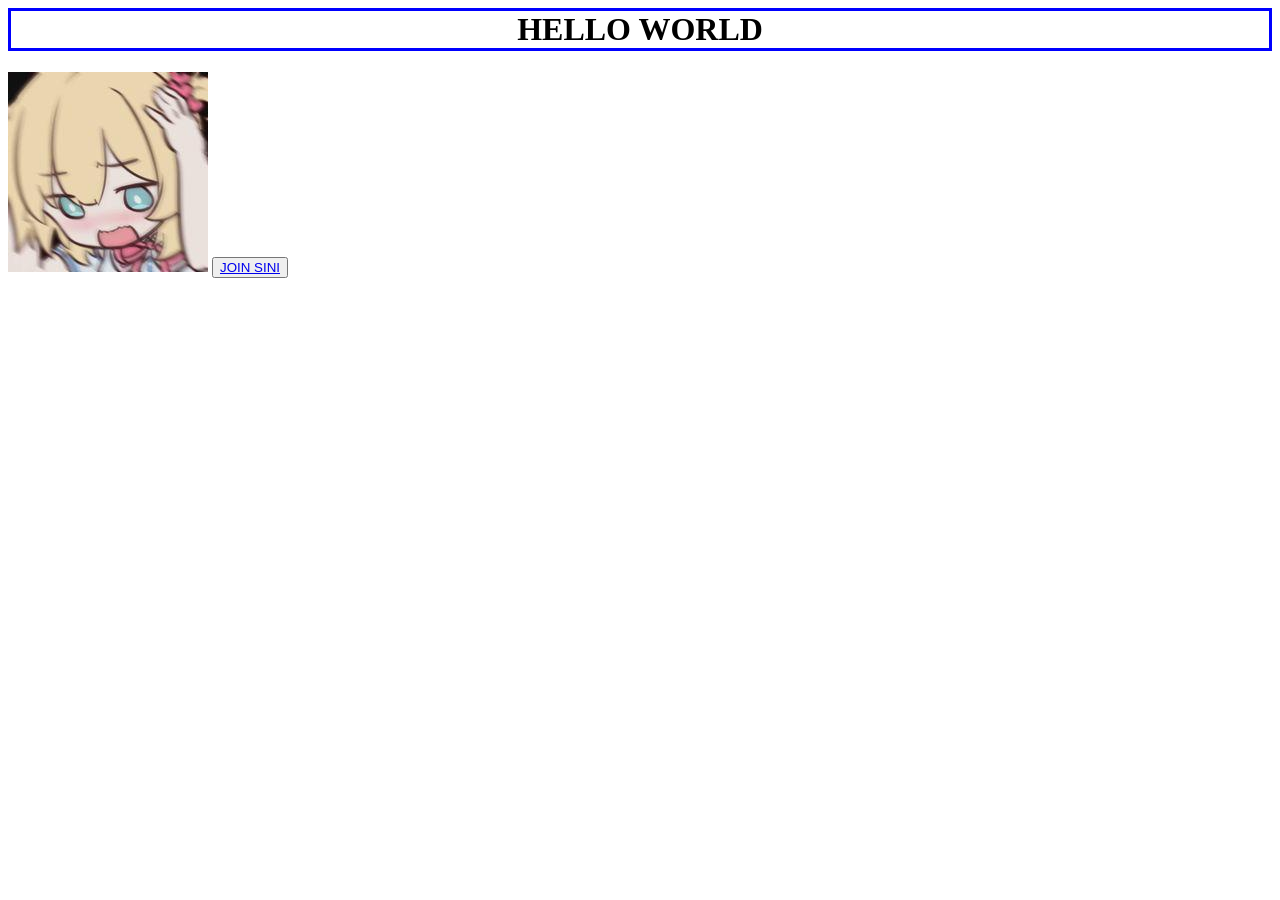
==== index.html @ 75a4cda3 "Update index.html" ====
<html>
    <head>
        <title>WELCOME</title>
    <style>
        h1 {
  text-align: center;
  border: 3px solid blue;
},
       img {
  display: block;
  margin-left: auto;
  margin-right: auto;
},
        </style>
    </head>
    <body>
        
            <h1>HELLO WORLD</h1>
        <img src="avatar.jpg" alt="avatar">
        <button type="submit"><a href="https://meet.google.com/pqj-aygp-ady">JOIN SINI</button>
    </body>
    
</html>
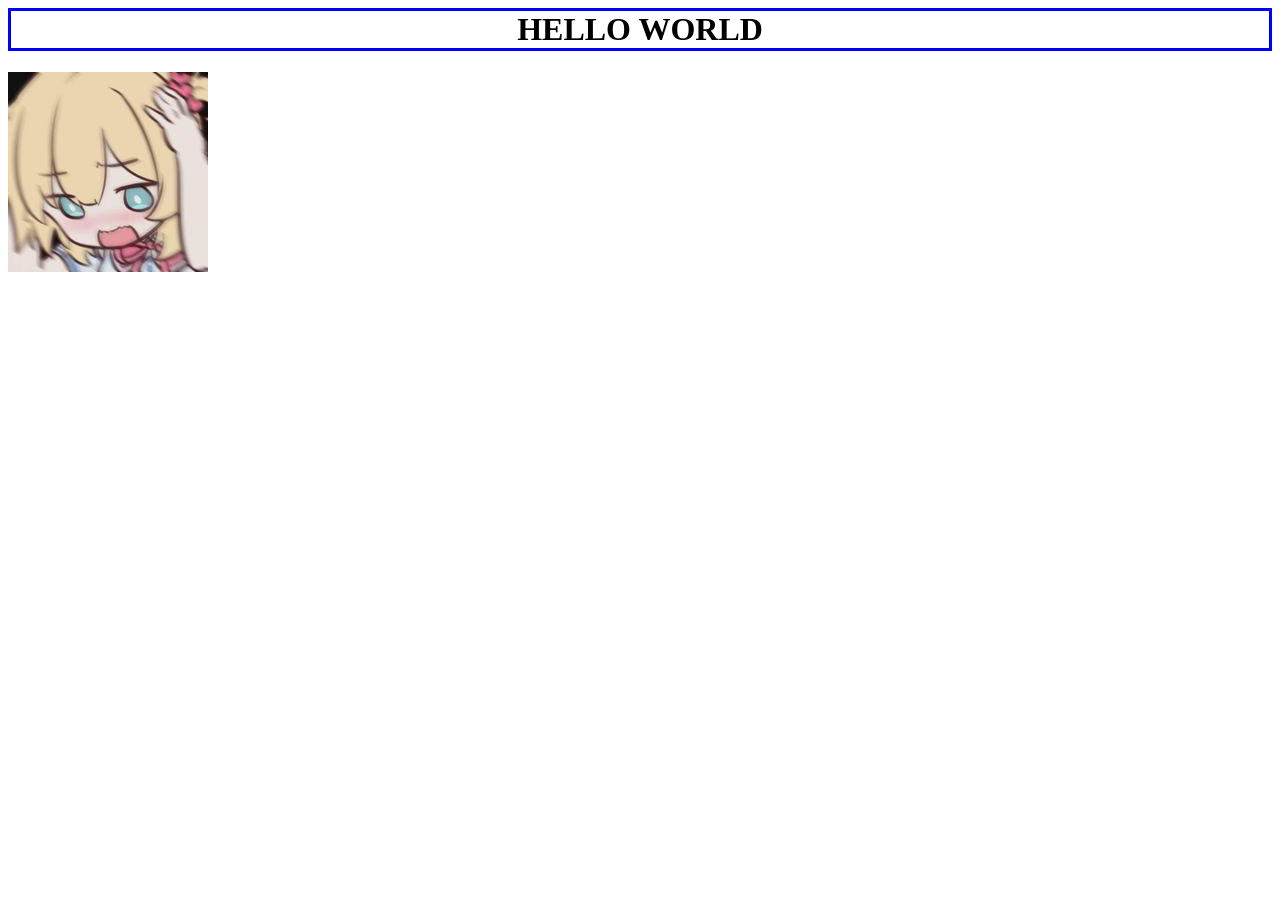
==== commit 59312bbf: "Update index.html" ====
--- a/index.html
+++ b/index.html
@@ -16,8 +16,9 @@
     <body>
         
             <h1>HELLO WORLD</h1>
-        <img src="avatar.jpg" alt="avatar">
-        <button type="submit"><a href="https://meet.google.com/pqj-aygp-ady">JOIN SINI</button>
+        <a href="https://meet.google.com/pqj-aygp-ady">
+            <img src="avatar.jpg" alt="avatar"></a>
+     
     </body>
     
 </html>
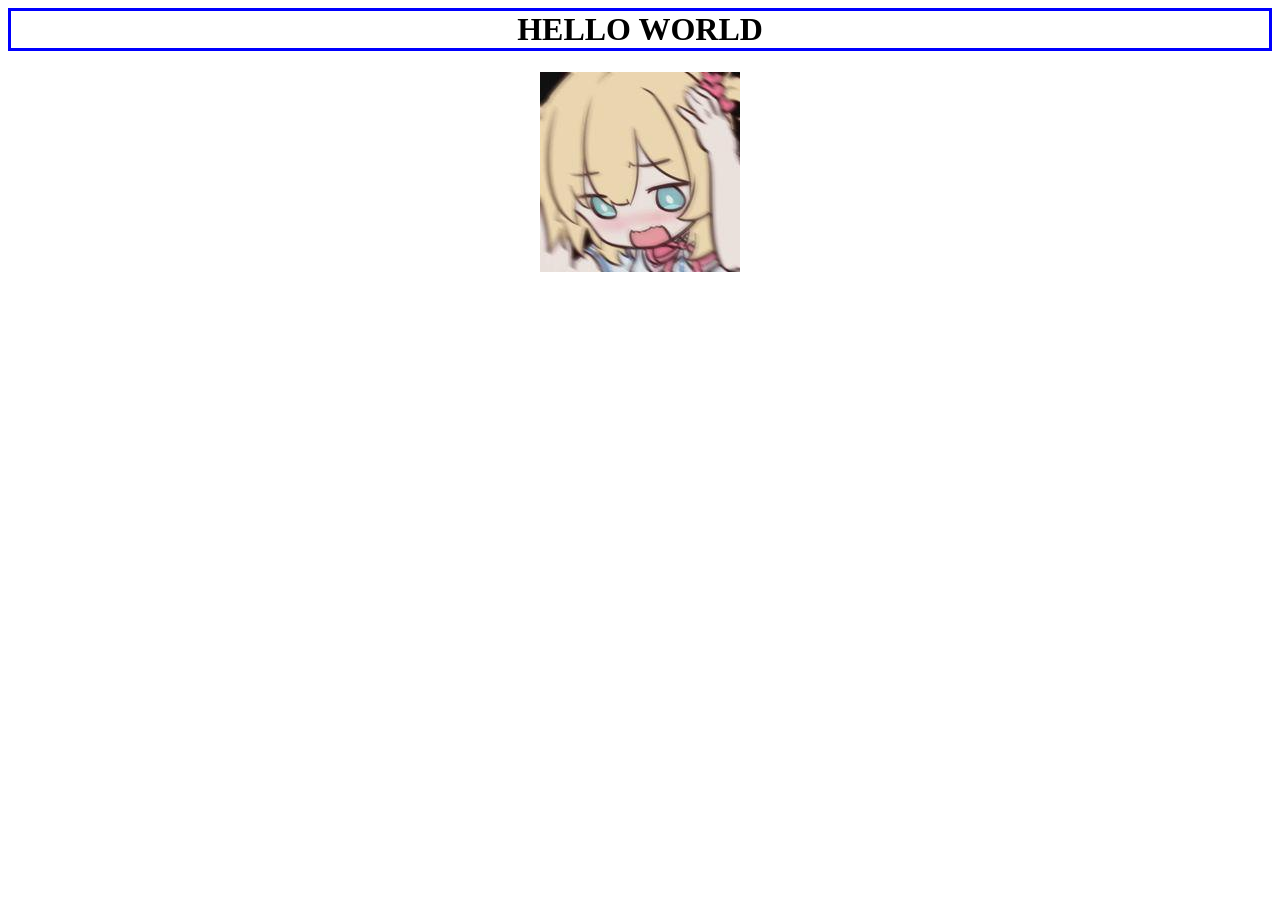
==== commit 61acc9ce: "Update index.html" ====
--- a/index.html
+++ b/index.html
@@ -5,12 +5,12 @@
         h1 {
   text-align: center;
   border: 3px solid blue;
-},
-       img {
+}
+       a,img {
   display: block;
   margin-left: auto;
   margin-right: auto;
-},
+}
         </style>
     </head>
     <body>
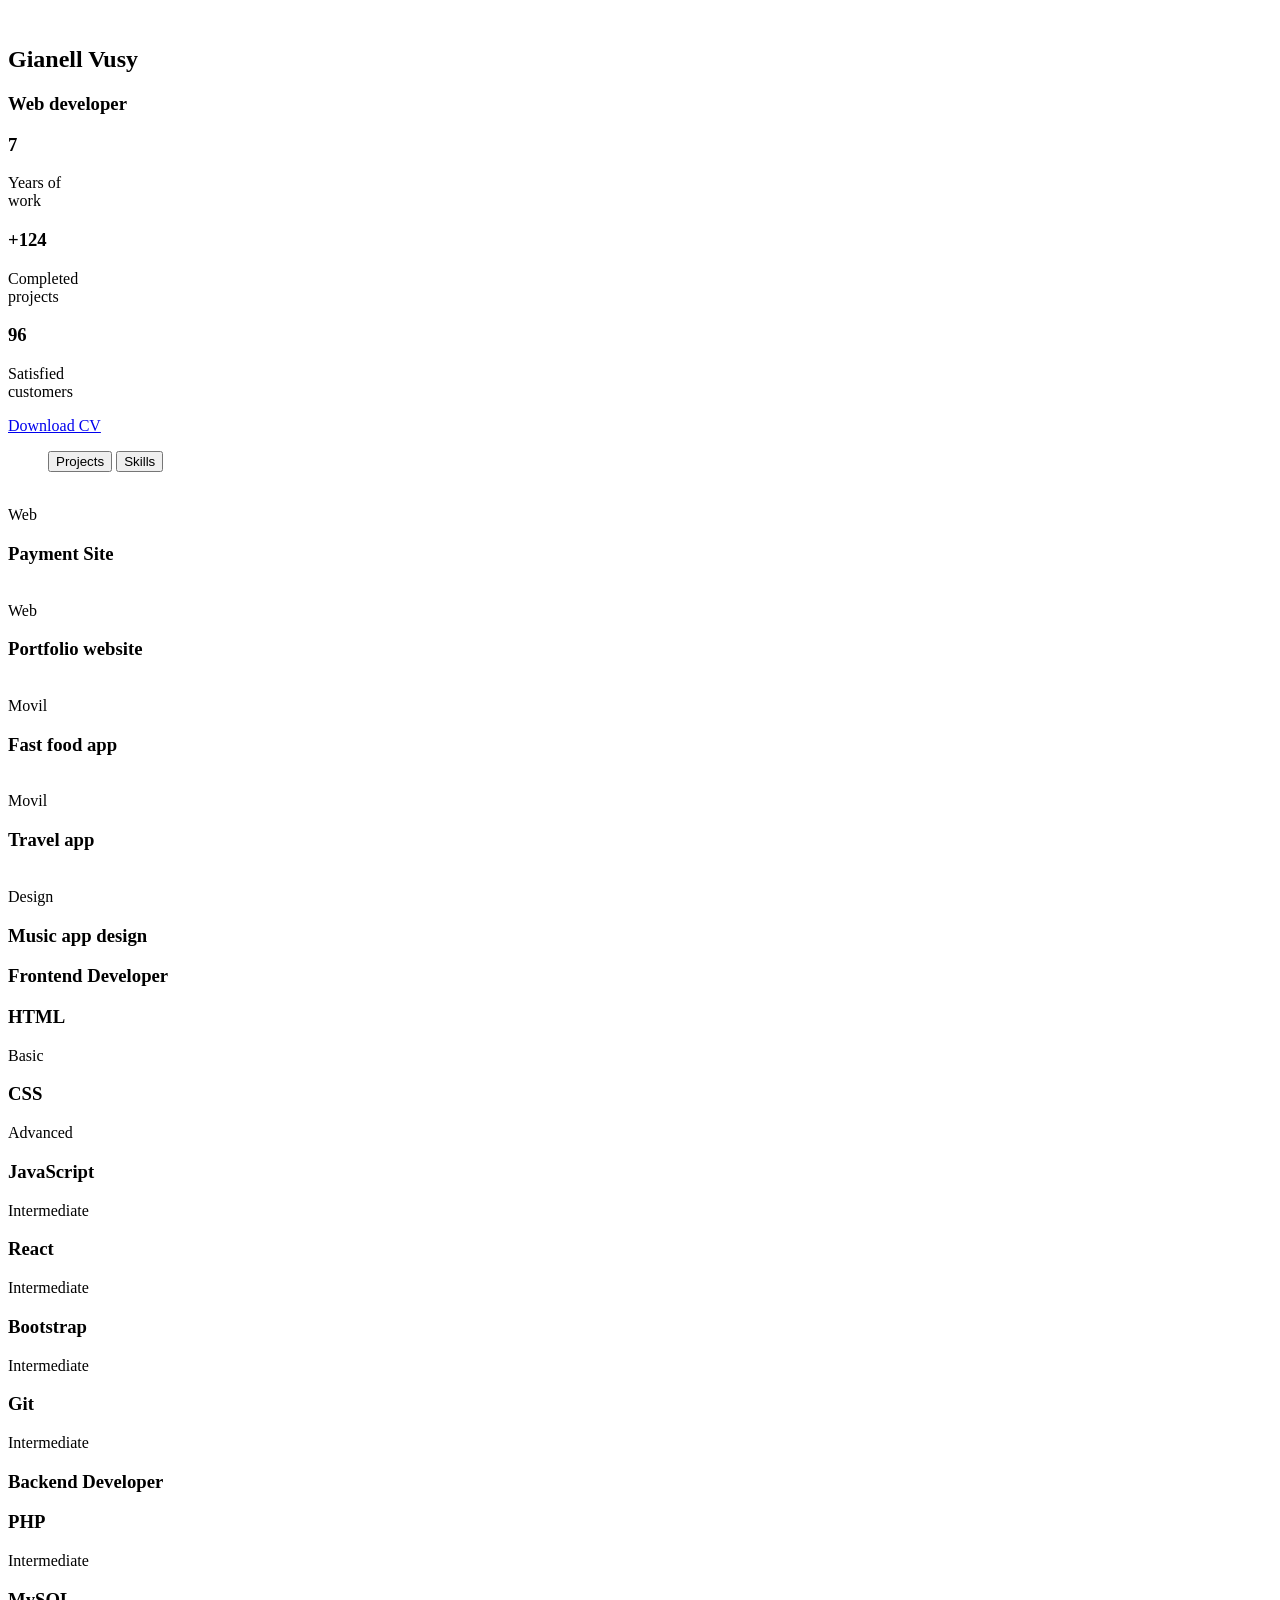
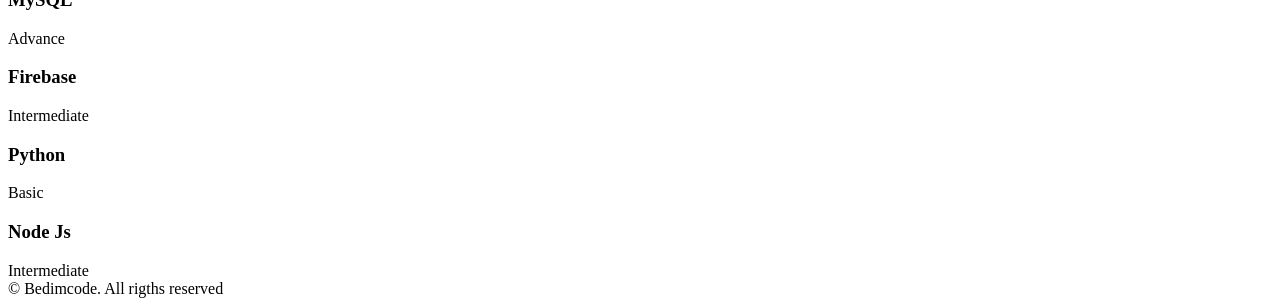
==== commit bb6351e4: "Update index.html" ====
--- a/index.html
+++ b/index.html
@@ -1,24 +1,314 @@
-<html>
+<!DOCTYPE html>
+    <html lang="en">
     <head>
-        <title>WELCOME</title>
-    <style>
-        h1 {
-  text-align: center;
-  border: 3px solid blue;
-}
-       a,img {
-  display: block;
-  margin-left: auto;
-  margin-right: auto;
-}
-        </style>
+        <meta charset="UTF-8">
+        <meta name="viewport" content="width=device-width, initial-scale=1.0">
+
+        <!--=============== FAVICON ===============-->
+        <link rel="shortcut icon" href="assets/img/favicon.png" type="image/x-icon">
+        
+        <!--=============== REMIX ICONS ===============-->
+        <link href="https://cdn.jsdelivr.net/npm/remixicon@2.5.0/fonts/remixicon.css" rel="stylesheet">
+
+        <!--=============== CSS ===============-->
+        <link rel="stylesheet" href="assets/css/styles.css">
+
+        <title>Mini portfolio website - Bedimcode</title>
     </head>
     <body>
-        
-            <h1>HELLO WORLD</h1>
-        <a href="https://meet.google.com/pqj-aygp-ady">
-            <img src="avatar.jpg" alt="avatar"></a>
-     
+        <!--=============== HEADER ===============-->
+        <header class="profile container">
+            <!-- Theme button -->
+            <i class="ri-moon-line change-theme" id="theme-button"></i>
+
+            <div class="profile__container grid">
+                <div class="profile__data">
+                    <div class="profile__border">
+                        <div class="profile__perfil">
+                            <!-- Insert your image, according to the example size of the portfolio -->
+                            <img src="assets/img/perfil.png" alt="">
+                        </div>
+                    </div>
+
+                    <h2 class="profile__name">Gianell Vusy</h2>
+                    <h3 class="profile__profession">Web developer</h3>
+
+                    <ul class="profile__social">
+                        <a href="https://www.instagram.com/" target="_blank" class="profile__social-link">
+                            <i class="ri-instagram-line"></i>
+                        </a>
+                        <a href="https://www.linkedin.com/" target="_blank" class="profile__social-link">
+                            <i class="ri-linkedin-box-line"></i>
+                        </a>
+                        <a href="https://github.com/" target="_blank" class="profile__social-link">
+                            <i class="ri-github-line"></i>
+                        </a>
+                    </ul>
+                </div>
+
+                <div class="profile__info grid">
+                    <div class="profile__info-group">
+                        <h3 class="profile__info-number">7</h3>
+                        <p class="profile__info-description">
+                            Years of <br> work
+                        </p>
+                    </div>
+                    <div class="profile__info-group">
+                        <h3 class="profile__info-number">+124</h3>
+                        <p class="profile__info-description">
+                            Completed <br> projects
+                        </p>
+                    </div>
+                    <div class="profile__info-group">
+                        <h3 class="profile__info-number">96</h3>
+                        <p class="profile__info-description">Satisfied <br> customers</p>
+                    </div>
+                </div>
+
+                <div class="profile__buttons">
+                    <!-- Insert your CV -->
+                    <a download="" href="assets/pdf/Gianell-Cv.pdf" class="button">
+                        Download CV <i class="ri-download-line"></i>
+                    </a>
+
+                    <div class="profile__buttons-small">
+                        <!-- Insert a real number plus country code -->
+                        <a href="https://api.whatsapp.com/send?phone=51123456789&text=Hello, more information!" target="_blank" class="button button__small button__gray">
+                            <i class="ri-whatsapp-line"></i>
+                        </a>
+                        <!-- Insert your brand name or profile -->
+                        <a href="https://m.me/bedimcode" target="_blank" class="button button__small button__gray">
+                            <i class="ri-messenger-line"></i>
+                        </a>
+                    </div>
+                </div>
+            </div>
+        </header>
+
+        <!--=============== MAIN ===============-->
+        <main class="main">
+            <section class="filters container">
+                <!--=============== FILTERS TABS ===============-->
+                <ul class="filters__content">
+                    <button class="filters__button filter-tab-active" data-target="#projects">
+                        Projects
+                    </button>
+                    <button class="filters__button" data-target="#skills">
+                        Skills
+                    </button>
+                </ul>
+
+                <div class="filters__sections">
+                    <!--=============== PROJECTS ===============-->
+                    <div class="projects__content grid filters__active" data-content id="projects">
+                        <article class="projects__card">
+                            <!-- Insert your image in a rectangular format (Ex: 600 x 400, 1000 x 800, 1200 x 1000, etc) -->
+                            <img src="assets/img/project1.jpg" alt="" class="projects__img">
+
+                            <div class="projects__modal">
+                                <div>
+                                    <span class="projects__subtitle">Web</span>
+                                    <h3 class="projects__title">Payment Site</h3>
+                                    <a href="#" class="projects__button button button__small">
+                                        <i class="ri-link"></i>
+                                    </a>
+                                </div>
+                            </div>
+                        </article>
+
+                        <article class="projects__card">
+                            <img src="assets/img/project2.jpg" alt="" class="projects__img">
+
+                            <div class="projects__modal">
+                                <div>
+                                    <span class="projects__subtitle">Web</span>
+                                    <h3 class="projects__title">Portfolio website</h3>
+                                    <a href="#" class="projects__button button button__small">
+                                        <i class="ri-link"></i>
+                                    </a>
+                                </div>
+                            </div>
+                        </article>
+
+                        <article class="projects__card">
+                            <img src="assets/img/project3.jpg" alt="" class="projects__img">
+
+                            <div class="projects__modal">
+                                <div>
+                                    <span class="projects__subtitle">Movil</span>
+                                    <h3 class="projects__title">Fast food app</h3>
+                                    <a href="#" class="projects__button button button__small">
+                                        <i class="ri-link"></i>
+                                    </a>
+                                </div>
+                            </div>
+                        </article>
+
+                        <article class="projects__card">
+                            <img src="assets/img/project4.jpg" alt="" class="projects__img">
+
+                            <div class="projects__modal">
+                                <div>
+                                    <span class="projects__subtitle">Movil</span>
+                                    <h3 class="projects__title">Travel app</h3>
+                                    <a href="#" class="projects__button button button__small">
+                                        <i class="ri-link"></i>
+                                    </a>
+                                </div>
+                            </div>
+                        </article>
+
+                        <article class="projects__card">
+                            <img src="assets/img/project5.jpg" alt="" class="projects__img">
+
+                            <div class="projects__modal">
+                                <div>
+                                    <span class="projects__subtitle">Design</span>
+                                    <h3 class="projects__title">Music app design</h3>
+                                    <a href="#" class="projects__button button button__small">
+                                        <i class="ri-link"></i>
+                                    </a>
+                                </div>
+                            </div>
+                        </article>
+                    </div>
+
+                    <!--=============== SKILLS ===============-->
+                    <div class="skills__content grid" data-content id="skills">
+                        <div class="skills__area">
+                            <h3 class="skills__title">Frontend Developer</h3>
+    
+                            <div class="skills__box">
+                                <div class="skills__group">
+                                    <div class="skills__data">
+                                        <i class="ri-checkbox-circle-line"></i>
+        
+                                        <div>
+                                            <h3 class="skills__name">HTML</h3>
+                                            <span class="skills__level">Basic</span>
+                                        </div>
+                                    </div>
+        
+                                    <div class="skills__data">
+                                        <i class="ri-checkbox-circle-line"></i>
+        
+                                        <div>
+                                            <h3 class="skills__name">CSS</h3>
+                                            <span class="skills__level">Advanced</span>
+                                        </div>
+                                    </div>
+        
+                                    <div class="skills__data">
+                                        <i class="ri-checkbox-circle-line"></i>
+        
+                                        <div>
+                                            <h3 class="skills__name">JavaScript</h3>
+                                            <span class="skills__level">Intermediate</span>
+                                        </div>
+                                    </div>
+                                </div>
+                                
+                                <div class="skills__group">
+                                    <div class="skills__data">
+                                        <i class="ri-checkbox-circle-line"></i>
+        
+                                        <div>
+                                            <h3 class="skills__name">React</h3>
+                                            <span class="skills__level">Intermediate</span>
+                                        </div>
+                                    </div>
+        
+                                    <div class="skills__data">
+                                        <i class="ri-checkbox-circle-line"></i>
+        
+                                        <div>
+                                            <h3 class="skills__name">Bootstrap</h3>
+                                            <span class="skills__level">Intermediate</span>
+                                        </div>
+                                    </div>
+        
+                                    <div class="skills__data">
+                                        <i class="ri-checkbox-circle-line"></i>
+        
+                                        <div>
+                                            <h3 class="skills__name">Git</h3>
+                                            <span class="skills__level">Intermediate</span>
+                                        </div>
+                                    </div>
+                                </div>
+                            </div>
+                        </div>
+
+                        <div class="skills__area">
+                            <h3 class="skills__title">Backend Developer</h3>
+    
+                            <div class="skills__box">
+                                <div class="skills__group">
+                                    <div class="skills__data">
+                                        <i class="ri-checkbox-circle-line"></i>
+        
+                                        <div>
+                                            <h3 class="skills__name">PHP</h3>
+                                            <span class="skills__level">Intermediate</span>
+                                        </div>
+                                    </div>
+        
+                                    <div class="skills__data">
+                                        <i class="ri-checkbox-circle-line"></i>
+        
+                                        <div>
+                                            <h3 class="skills__name">MySQL</h3>
+                                            <span class="skills__level">Advance</span>
+                                        </div>
+                                    </div>
+        
+                                    <div class="skills__data">
+                                        <i class="ri-checkbox-circle-line"></i>
+        
+                                        <div>
+                                            <h3 class="skills__name">Firebase</h3>
+                                            <span class="skills__level">Intermediate</span>
+                                        </div>
+                                    </div>
+                                </div>
+                                
+                                <div class="skills__group">
+                                    <div class="skills__data">
+                                        <i class="ri-checkbox-circle-line"></i>
+        
+                                        <div>
+                                            <h3 class="skills__name">Python</h3>
+                                            <span class="skills__level">Basic</span>
+                                        </div>
+                                    </div>
+        
+                                    <div class="skills__data">
+                                        <i class="ri-checkbox-circle-line"></i>
+        
+                                        <div>
+                                            <h3 class="skills__name">Node Js</h3>
+                                            <span class="skills__level">Intermediate</span>
+                                        </div>
+                                    </div>
+                                </div>
+                            </div>
+                        </div>
+                    </div>
+                </div>
+            </section>
+        </main>
+
+        <!--=============== FOOTER ===============-->
+        <footer class="footer container">
+            <span class="footer__copy">
+                &#169; Bedimcode. All rigths reserved
+            </span>
+        </footer>
+
+        <!--=============== SCROLLREVEAL ===============-->
+        <script src="assets/js/scrollreveal.min.js"></script>
+
+        <!--=============== MAIN JS ===============-->
+        <script src="assets/js/main.js"></script>
     </body>
-    
 </html>
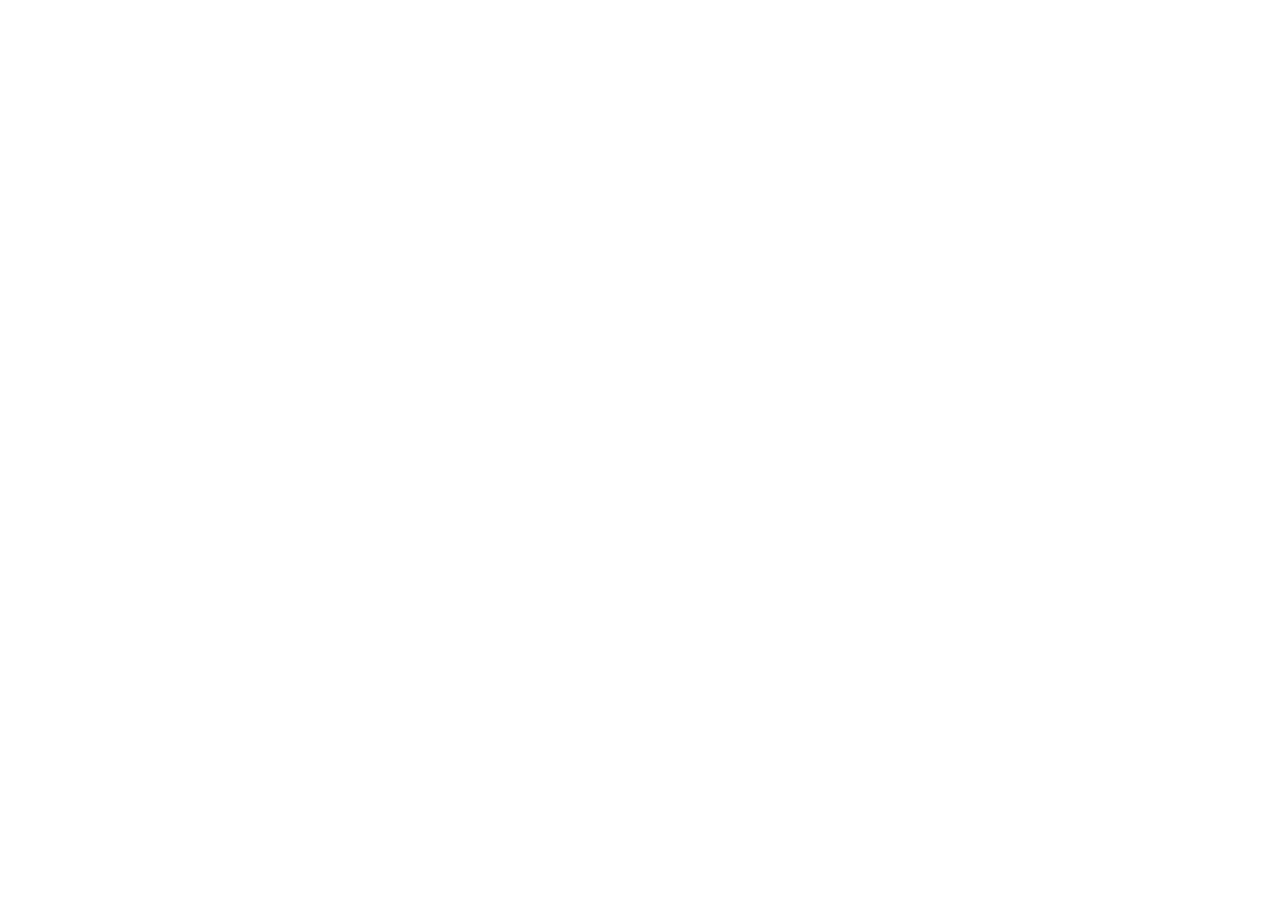
==== commit 365a339b: "first commit" ====
--- a/index.html
+++ b/index.html
@@ -1,314 +1,59 @@
 <!DOCTYPE html>
-    <html lang="en">
-    <head>
-        <meta charset="UTF-8">
-        <meta name="viewport" content="width=device-width, initial-scale=1.0">
+<html>
+<head>
+  <!--
+    If you are serving your web app in a path other than the root, change the
+    href value below to reflect the base path you are serving from.
 
-        <!--=============== FAVICON ===============-->
-        <link rel="shortcut icon" href="assets/img/favicon.png" type="image/x-icon">
-        
-        <!--=============== REMIX ICONS ===============-->
-        <link href="https://cdn.jsdelivr.net/npm/remixicon@2.5.0/fonts/remixicon.css" rel="stylesheet">
+    The path provided below has to start and end with a slash "/" in order for
+    it to work correctly.
 
-        <!--=============== CSS ===============-->
-        <link rel="stylesheet" href="assets/css/styles.css">
+    For more details:
+    * https://developer.mozilla.org/en-US/docs/Web/HTML/Element/base
 
-        <title>Mini portfolio website - Bedimcode</title>
-    </head>
-    <body>
-        <!--=============== HEADER ===============-->
-        <header class="profile container">
-            <!-- Theme button -->
-            <i class="ri-moon-line change-theme" id="theme-button"></i>
+    This is a placeholder for base href that will be replaced by the value of
+    the `--base-href` argument provided to `flutter build`.
+  -->
+  <base href="/">
 
-            <div class="profile__container grid">
-                <div class="profile__data">
-                    <div class="profile__border">
-                        <div class="profile__perfil">
-                            <!-- Insert your image, according to the example size of the portfolio -->
-                            <img src="assets/img/perfil.png" alt="">
-                        </div>
-                    </div>
+  <meta charset="UTF-8">
+  <meta content="IE=Edge" http-equiv="X-UA-Compatible">
+  <meta name="description" content="A new Flutter project.">
 
-                    <h2 class="profile__name">Gianell Vusy</h2>
-                    <h3 class="profile__profession">Web developer</h3>
+  <!-- iOS meta tags & icons -->
+  <meta name="apple-mobile-web-app-capable" content="yes">
+  <meta name="apple-mobile-web-app-status-bar-style" content="black">
+  <meta name="apple-mobile-web-app-title" content="chatapp">
+  <link rel="apple-touch-icon" href="icons/Icon-192.png">
 
-                    <ul class="profile__social">
-                        <a href="https://www.instagram.com/" target="_blank" class="profile__social-link">
-                            <i class="ri-instagram-line"></i>
-                        </a>
-                        <a href="https://www.linkedin.com/" target="_blank" class="profile__social-link">
-                            <i class="ri-linkedin-box-line"></i>
-                        </a>
-                        <a href="https://github.com/" target="_blank" class="profile__social-link">
-                            <i class="ri-github-line"></i>
-                        </a>
-                    </ul>
-                </div>
+  <!-- Favicon -->
+  <link rel="icon" type="image/png" href="favicon.png"/>
 
-                <div class="profile__info grid">
-                    <div class="profile__info-group">
-                        <h3 class="profile__info-number">7</h3>
-                        <p class="profile__info-description">
-                            Years of <br> work
-                        </p>
-                    </div>
-                    <div class="profile__info-group">
-                        <h3 class="profile__info-number">+124</h3>
-                        <p class="profile__info-description">
-                            Completed <br> projects
-                        </p>
-                    </div>
-                    <div class="profile__info-group">
-                        <h3 class="profile__info-number">96</h3>
-                        <p class="profile__info-description">Satisfied <br> customers</p>
-                    </div>
-                </div>
+  <title>chatapp</title>
+  <link rel="manifest" href="manifest.json">
 
-                <div class="profile__buttons">
-                    <!-- Insert your CV -->
-                    <a download="" href="assets/pdf/Gianell-Cv.pdf" class="button">
-                        Download CV <i class="ri-download-line"></i>
-                    </a>
-
-                    <div class="profile__buttons-small">
-                        <!-- Insert a real number plus country code -->
-                        <a href="https://api.whatsapp.com/send?phone=51123456789&text=Hello, more information!" target="_blank" class="button button__small button__gray">
-                            <i class="ri-whatsapp-line"></i>
-                        </a>
-                        <!-- Insert your brand name or profile -->
-                        <a href="https://m.me/bedimcode" target="_blank" class="button button__small button__gray">
-                            <i class="ri-messenger-line"></i>
-                        </a>
-                    </div>
-                </div>
-            </div>
-        </header>
-
-        <!--=============== MAIN ===============-->
-        <main class="main">
-            <section class="filters container">
-                <!--=============== FILTERS TABS ===============-->
-                <ul class="filters__content">
-                    <button class="filters__button filter-tab-active" data-target="#projects">
-                        Projects
-                    </button>
-                    <button class="filters__button" data-target="#skills">
-                        Skills
-                    </button>
-                </ul>
-
-                <div class="filters__sections">
-                    <!--=============== PROJECTS ===============-->
-                    <div class="projects__content grid filters__active" data-content id="projects">
-                        <article class="projects__card">
-                            <!-- Insert your image in a rectangular format (Ex: 600 x 400, 1000 x 800, 1200 x 1000, etc) -->
-                            <img src="assets/img/project1.jpg" alt="" class="projects__img">
-
-                            <div class="projects__modal">
-                                <div>
-                                    <span class="projects__subtitle">Web</span>
-                                    <h3 class="projects__title">Payment Site</h3>
-                                    <a href="#" class="projects__button button button__small">
-                                        <i class="ri-link"></i>
-                                    </a>
-                                </div>
-                            </div>
-                        </article>
-
-                        <article class="projects__card">
-                            <img src="assets/img/project2.jpg" alt="" class="projects__img">
-
-                            <div class="projects__modal">
-                                <div>
-                                    <span class="projects__subtitle">Web</span>
-                                    <h3 class="projects__title">Portfolio website</h3>
-                                    <a href="#" class="projects__button button button__small">
-                                        <i class="ri-link"></i>
-                                    </a>
-                                </div>
-                            </div>
-                        </article>
-
-                        <article class="projects__card">
-                            <img src="assets/img/project3.jpg" alt="" class="projects__img">
-
-                            <div class="projects__modal">
-                                <div>
-                                    <span class="projects__subtitle">Movil</span>
-                                    <h3 class="projects__title">Fast food app</h3>
-                                    <a href="#" class="projects__button button button__small">
-                                        <i class="ri-link"></i>
-                                    </a>
-                                </div>
-                            </div>
-                        </article>
-
-                        <article class="projects__card">
-                            <img src="assets/img/project4.jpg" alt="" class="projects__img">
-
-                            <div class="projects__modal">
-                                <div>
-                                    <span class="projects__subtitle">Movil</span>
-                                    <h3 class="projects__title">Travel app</h3>
-                                    <a href="#" class="projects__button button button__small">
-                                        <i class="ri-link"></i>
-                                    </a>
-                                </div>
-                            </div>
-                        </article>
-
-                        <article class="projects__card">
-                            <img src="assets/img/project5.jpg" alt="" class="projects__img">
-
-                            <div class="projects__modal">
-                                <div>
-                                    <span class="projects__subtitle">Design</span>
-                                    <h3 class="projects__title">Music app design</h3>
-                                    <a href="#" class="projects__button button button__small">
-                                        <i class="ri-link"></i>
-                                    </a>
-                                </div>
-                            </div>
-                        </article>
-                    </div>
-
-                    <!--=============== SKILLS ===============-->
-                    <div class="skills__content grid" data-content id="skills">
-                        <div class="skills__area">
-                            <h3 class="skills__title">Frontend Developer</h3>
-    
-                            <div class="skills__box">
-                                <div class="skills__group">
-                                    <div class="skills__data">
-                                        <i class="ri-checkbox-circle-line"></i>
-        
-                                        <div>
-                                            <h3 class="skills__name">HTML</h3>
-                                            <span class="skills__level">Basic</span>
-                                        </div>
-                                    </div>
-        
-                                    <div class="skills__data">
-                                        <i class="ri-checkbox-circle-line"></i>
-        
-                                        <div>
-                                            <h3 class="skills__name">CSS</h3>
-                                            <span class="skills__level">Advanced</span>
-                                        </div>
-                                    </div>
-        
-                                    <div class="skills__data">
-                                        <i class="ri-checkbox-circle-line"></i>
-        
-                                        <div>
-                                            <h3 class="skills__name">JavaScript</h3>
-                                            <span class="skills__level">Intermediate</span>
-                                        </div>
-                                    </div>
-                                </div>
-                                
-                                <div class="skills__group">
-                                    <div class="skills__data">
-                                        <i class="ri-checkbox-circle-line"></i>
-        
-                                        <div>
-                                            <h3 class="skills__name">React</h3>
-                                            <span class="skills__level">Intermediate</span>
-                                        </div>
-                                    </div>
-        
-                                    <div class="skills__data">
-                                        <i class="ri-checkbox-circle-line"></i>
-        
-                                        <div>
-                                            <h3 class="skills__name">Bootstrap</h3>
-                                            <span class="skills__level">Intermediate</span>
-                                        </div>
-                                    </div>
-        
-                                    <div class="skills__data">
-                                        <i class="ri-checkbox-circle-line"></i>
-        
-                                        <div>
-                                            <h3 class="skills__name">Git</h3>
-                                            <span class="skills__level">Intermediate</span>
-                                        </div>
-                                    </div>
-                                </div>
-                            </div>
-                        </div>
-
-                        <div class="skills__area">
-                            <h3 class="skills__title">Backend Developer</h3>
-    
-                            <div class="skills__box">
-                                <div class="skills__group">
-                                    <div class="skills__data">
-                                        <i class="ri-checkbox-circle-line"></i>
-        
-                                        <div>
-                                            <h3 class="skills__name">PHP</h3>
-                                            <span class="skills__level">Intermediate</span>
-                                        </div>
-                                    </div>
-        
-                                    <div class="skills__data">
-                                        <i class="ri-checkbox-circle-line"></i>
-        
-                                        <div>
-                                            <h3 class="skills__name">MySQL</h3>
-                                            <span class="skills__level">Advance</span>
-                                        </div>
-                                    </div>
-        
-                                    <div class="skills__data">
-                                        <i class="ri-checkbox-circle-line"></i>
-        
-                                        <div>
-                                            <h3 class="skills__name">Firebase</h3>
-                                            <span class="skills__level">Intermediate</span>
-                                        </div>
-                                    </div>
-                                </div>
-                                
-                                <div class="skills__group">
-                                    <div class="skills__data">
-                                        <i class="ri-checkbox-circle-line"></i>
-        
-                                        <div>
-                                            <h3 class="skills__name">Python</h3>
-                                            <span class="skills__level">Basic</span>
-                                        </div>
-                                    </div>
-        
-                                    <div class="skills__data">
-                                        <i class="ri-checkbox-circle-line"></i>
-        
-                                        <div>
-                                            <h3 class="skills__name">Node Js</h3>
-                                            <span class="skills__level">Intermediate</span>
-                                        </div>
-                                    </div>
-                                </div>
-                            </div>
-                        </div>
-                    </div>
-                </div>
-            </section>
-        </main>
-
-        <!--=============== FOOTER ===============-->
-        <footer class="footer container">
-            <span class="footer__copy">
-                &#169; Bedimcode. All rigths reserved
-            </span>
-        </footer>
-
-        <!--=============== SCROLLREVEAL ===============-->
-        <script src="assets/js/scrollreveal.min.js"></script>
-
-        <!--=============== MAIN JS ===============-->
-        <script src="assets/js/main.js"></script>
-    </body>
+  <script>
+    // The value below is injected by flutter build, do not touch.
+    const serviceWorkerVersion = "2860182713";
+  </script>
+  <!-- This script adds the flutter initialization JS code -->
+  <script src="flutter.js" defer></script>
+</head>
+<body>
+  <script>
+    window.addEventListener('load', function(ev) {
+      // Download main.dart.js
+      _flutter.loader.loadEntrypoint({
+        serviceWorker: {
+          serviceWorkerVersion: serviceWorkerVersion,
+        },
+        onEntrypointLoaded: function(engineInitializer) {
+          engineInitializer.initializeEngine().then(function(appRunner) {
+            appRunner.runApp();
+          });
+        }
+      });
+    });
+  </script>
+</body>
 </html>
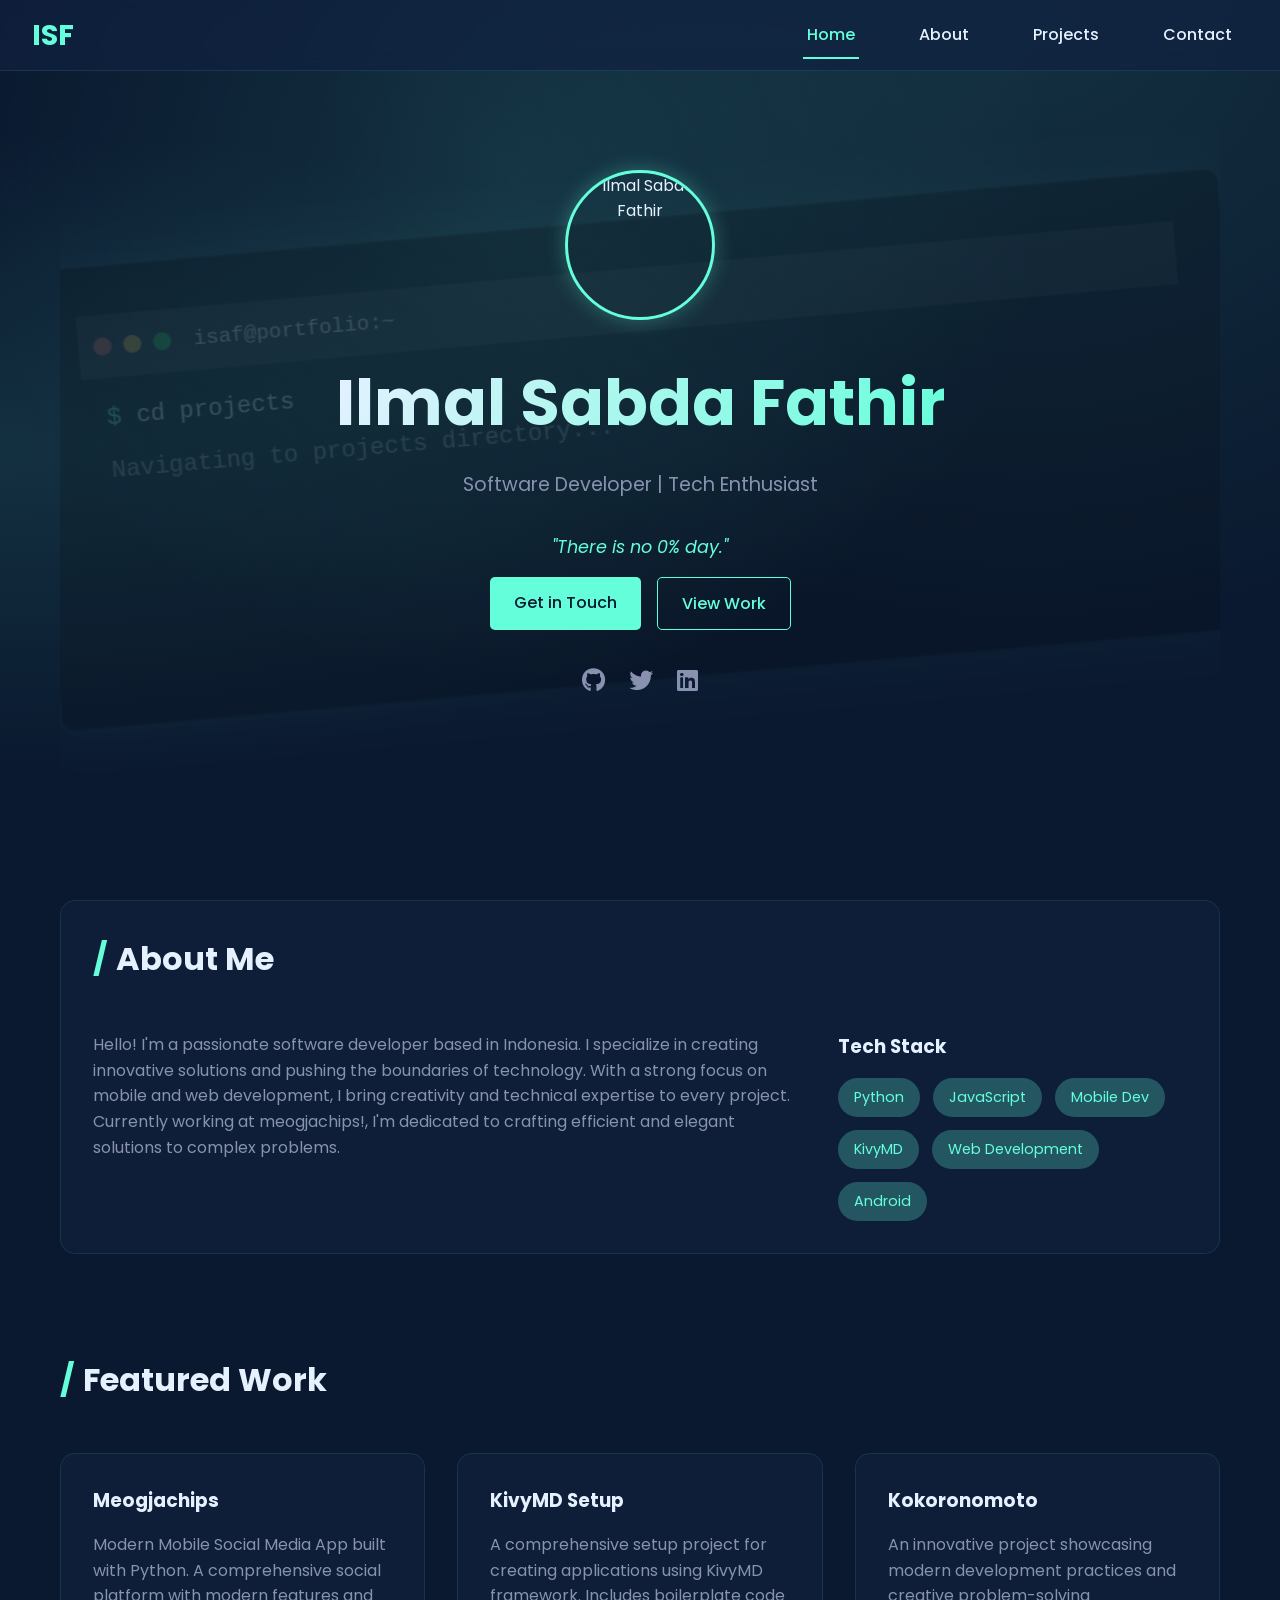
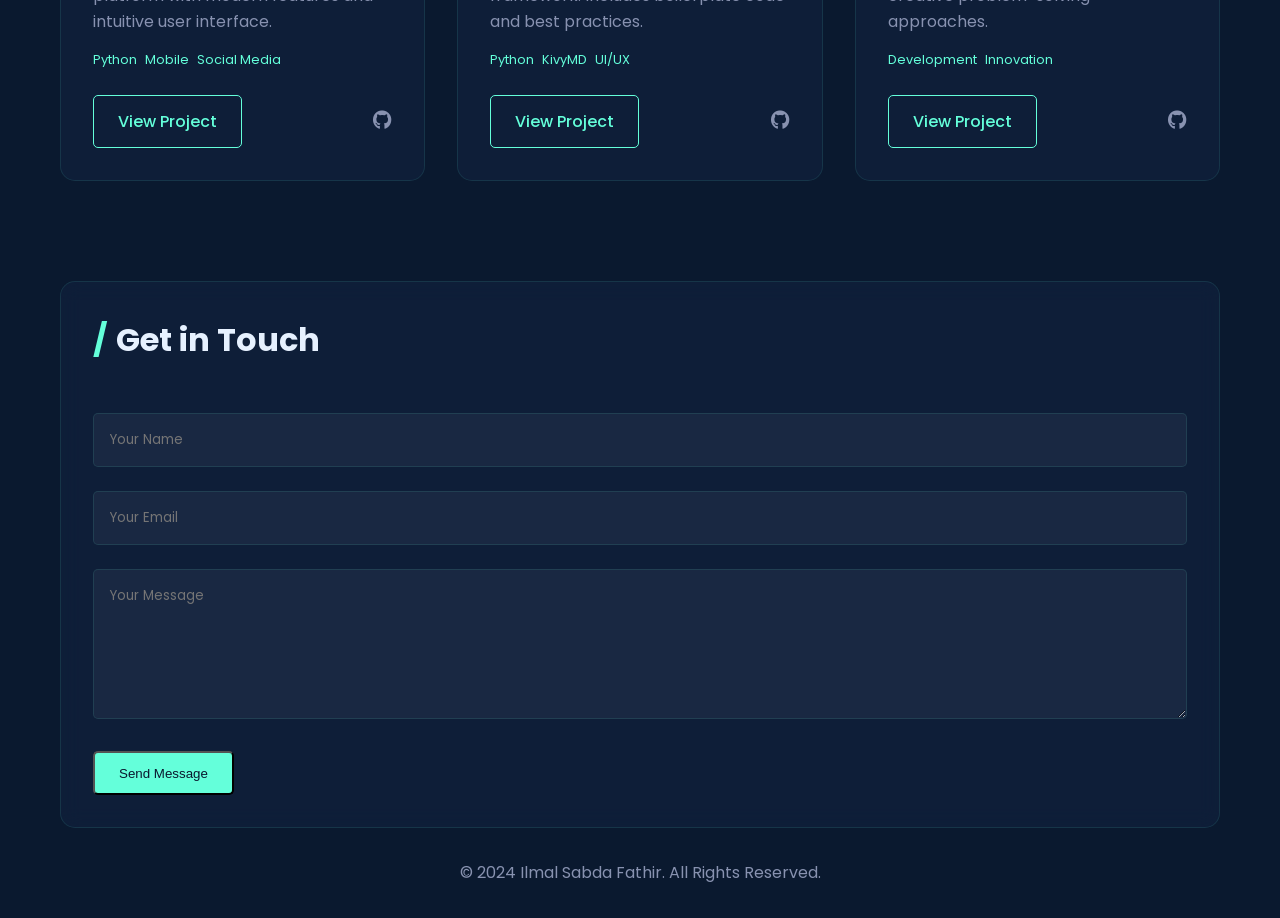
==== commit 5cf25998: "init" ====
--- a/index.html
+++ b/index.html
@@ -1,59 +1,164 @@
 <!DOCTYPE html>
-<html>
+<html lang="en">
 <head>
-  <!--
-    If you are serving your web app in a path other than the root, change the
-    href value below to reflect the base path you are serving from.
-
-    The path provided below has to start and end with a slash "/" in order for
-    it to work correctly.
-
-    For more details:
-    * https://developer.mozilla.org/en-US/docs/Web/HTML/Element/base
-
-    This is a placeholder for base href that will be replaced by the value of
-    the `--base-href` argument provided to `flutter build`.
-  -->
-  <base href="/">
-
-  <meta charset="UTF-8">
-  <meta content="IE=Edge" http-equiv="X-UA-Compatible">
-  <meta name="description" content="A new Flutter project.">
-
-  <!-- iOS meta tags & icons -->
-  <meta name="apple-mobile-web-app-capable" content="yes">
-  <meta name="apple-mobile-web-app-status-bar-style" content="black">
-  <meta name="apple-mobile-web-app-title" content="chatapp">
-  <link rel="apple-touch-icon" href="icons/Icon-192.png">
-
-  <!-- Favicon -->
-  <link rel="icon" type="image/png" href="favicon.png"/>
-
-  <title>chatapp</title>
-  <link rel="manifest" href="manifest.json">
-
-  <script>
-    // The value below is injected by flutter build, do not touch.
-    const serviceWorkerVersion = "2860182713";
-  </script>
-  <!-- This script adds the flutter initialization JS code -->
-  <script src="flutter.js" defer></script>
+    <meta charset="UTF-8">
+    <meta name="viewport" content="width=device-width, initial-scale=1.0">
+    <title>Ilmal Sabda Fathir | Personal Portfolio</title>
+    <link rel="stylesheet" href="styles.css">
+    <link href="https://fonts.googleapis.com/css2?family=Poppins:wght@300;400;500;600;700&display=swap" rel="stylesheet">
+    <link rel="stylesheet" href="https://cdnjs.cloudflare.com/ajax/libs/font-awesome/6.4.0/css/all.min.css">
 </head>
 <body>
-  <script>
-    window.addEventListener('load', function(ev) {
-      // Download main.dart.js
-      _flutter.loader.loadEntrypoint({
-        serviceWorker: {
-          serviceWorkerVersion: serviceWorkerVersion,
-        },
-        onEntrypointLoaded: function(engineInitializer) {
-          engineInitializer.initializeEngine().then(function(appRunner) {
-            appRunner.runApp();
-          });
-        }
-      });
-    });
-  </script>
+    <div class="container">
+        <header class="glass-nav">
+            <nav>
+                <div class="logo">ISF</div>
+                <ul>
+                    <li><a href="#home" class="active">Home</a></li>
+                    <li><a href="#about">About</a></li>
+                    <li><a href="#projects">Projects</a></li>
+                    <li><a href="#contact">Contact</a></li>
+                </ul>
+            </nav>
+        </header>
+
+        <main>
+            <section id="home" class="hero">
+                <div class="terminal-background">
+                    <div class="terminal-container glass-card">
+                        <div class="terminal-header">
+                            <div class="terminal-buttons">
+                                <span class="terminal-button red"></span>
+                                <span class="terminal-button yellow"></span>
+                                <span class="terminal-button green"></span>
+                            </div>
+                            <div class="terminal-title">isaf@portfolio:~</div>
+                        </div>
+                        <div class="terminal-body">
+                            <div class="command-line">
+                                <span class="prompt">$</span>
+                                <span class="command"></span>
+                            </div>
+                            <div class="terminal-output"></div>
+                        </div>
+                    </div>
+                </div>
+                <div class="hero-content">
+                    <div class="profile-image">
+                        <img src="https://avatars.githubusercontent.com/u/88388332?v=4" alt="Ilmal Sabda Fathir">
+                    </div>
+                    <div class="hero-text">
+                        <h1>Ilmal Sabda Fathir</h1>
+                        <p class="subtitle">Software Developer | Tech Enthusiast</p>
+                        <p class="bio">"There is no 0% day."</p>
+                        <div class="cta-buttons">
+                            <a href="#contact" class="btn primary">Get in Touch</a>
+                            <a href="#projects" class="btn secondary">View Work</a>
+                        </div>
+                    </div>
+                    <div class="social-links">
+                        <a href="https://github.com/isaffathir" class="social-icon" target="_blank"><i class="fab fa-github"></i></a>
+                        <a href="https://twitter.com/isaffathir_" class="social-icon" target="_blank"><i class="fab fa-twitter"></i></a>
+                        <a href="https://linkedin.com/in/isaffathir" class="social-icon" target="_blank"><i class="fab fa-linkedin"></i></a>
+                    </div>
+                </div>
+            </section>
+
+            <section id="about" class="about glass-card">
+                <h2><span class="accent">/</span>About Me</h2>
+                <div class="about-content">
+                    <div class="about-text">
+                        <p>Hello! I'm a passionate software developer based in Indonesia. I specialize in creating innovative solutions and pushing the boundaries of technology. With a strong focus on mobile and web development, I bring creativity and technical expertise to every project.</p>
+                        <p>Currently working at meogjachips!, I'm dedicated to crafting efficient and elegant solutions to complex problems.</p>
+                    </div>
+                    <div class="skills">
+                        <h3>Tech Stack</h3>
+                        <div class="skill-list">
+                            <span class="skill-tag">Python</span>
+                            <span class="skill-tag">JavaScript</span>
+                            <span class="skill-tag">Mobile Dev</span>
+                            <span class="skill-tag">KivyMD</span>
+                            <span class="skill-tag">Web Development</span>
+                            <span class="skill-tag">Android</span>
+                        </div>
+                    </div>
+                </div>
+            </section>
+
+            <section id="projects" class="projects">
+                <h2><span class="accent">/</span>Featured Work</h2>
+                <div class="project-grid">
+                    <div class="project-card glass-card">
+                        <div class="project-content">
+                            <h3>Meogjachips</h3>
+                            <p>Modern Mobile Social Media App built with Python. A comprehensive social platform with modern features and intuitive user interface.</p>
+                            <div class="tech-stack">
+                                <span class="tech-tag">Python</span>
+                                <span class="tech-tag">Mobile</span>
+                                <span class="tech-tag">Social Media</span>
+                            </div>
+                        </div>
+                        <div class="project-links">
+                            <a href="https://github.com/isaffathir/meogjachips" class="btn secondary" target="_blank">View Project</a>
+                            <a href="https://github.com/isaffathir/meogjachips" class="github-link" target="_blank"><i class="fab fa-github"></i></a>
+                        </div>
+                    </div>
+
+                    <div class="project-card glass-card">
+                        <div class="project-content">
+                            <h3>KivyMD Setup</h3>
+                            <p>A comprehensive setup project for creating applications using KivyMD framework. Includes boilerplate code and best practices.</p>
+                            <div class="tech-stack">
+                                <span class="tech-tag">Python</span>
+                                <span class="tech-tag">KivyMD</span>
+                                <span class="tech-tag">UI/UX</span>
+                            </div>
+                        </div>
+                        <div class="project-links">
+                            <a href="https://github.com/isaffathir/kivymd-setup" class="btn secondary" target="_blank">View Project</a>
+                            <a href="https://github.com/isaffathir/kivymd-setup" class="github-link" target="_blank"><i class="fab fa-github"></i></a>
+                        </div>
+                    </div>
+
+                    <div class="project-card glass-card">
+                        <div class="project-content">
+                            <h3>Kokoronomoto</h3>
+                            <p>An innovative project showcasing modern development practices and creative problem-solving approaches.</p>
+                            <div class="tech-stack">
+                                <span class="tech-tag">Development</span>
+                                <span class="tech-tag">Innovation</span>
+                            </div>
+                        </div>
+                        <div class="project-links">
+                            <a href="https://github.com/isaffathir/kokoronomoto" class="btn secondary" target="_blank">View Project</a>
+                            <a href="https://github.com/isaffathir/kokoronomoto" class="github-link" target="_blank"><i class="fab fa-github"></i></a>
+                        </div>
+                    </div>
+                </div>
+            </section>
+
+            <section id="contact" class="contact glass-card">
+                <h2><span class="accent">/</span>Get in Touch</h2>
+                <form id="contact-form">
+                    <div class="form-group">
+                        <input type="text" name="name" placeholder="Your Name" required>
+                    </div>
+                    <div class="form-group">
+                        <input type="email" name="email" placeholder="Your Email" required>
+                    </div>
+                    <div class="form-group">
+                        <textarea name="message" placeholder="Your Message" required></textarea>
+                    </div>
+                    <button type="submit" class="btn primary">Send Message</button>
+                </form>
+            </section>
+        </main>
+
+        <footer>
+            <p>&copy; 2024 Ilmal Sabda Fathir. All Rights Reserved.</p>
+        </footer>
+    </div>
+
+    <script src="script.js"></script>
 </body>
 </html>
--- a/styles.css
+++ b/styles.css
@@ -0,0 +1,506 @@
+:root {
+    --bg-primary: #0a192f;
+    --bg-secondary: #112240;
+    --text-primary: #e6f1ff;
+    --text-secondary: #8892b0;
+    --accent-primary: #64ffda;
+    --accent-secondary: #64ffda40;
+    --nav-height: 70px;
+}
+
+* {
+    margin: 0;
+    padding: 0;
+    box-sizing: border-box;
+}
+
+html {
+    scroll-behavior: smooth;
+}
+
+body {
+    font-family: 'Poppins', sans-serif;
+    line-height: 1.6;
+    color: var(--text-primary);
+    background-color: var(--bg-primary);
+    background-image: 
+        radial-gradient(at 40% 20%, rgba(100,255,218,0.1) 0px, transparent 50%),
+        radial-gradient(at 80% 0%, rgba(100,255,218,0.1) 0px, transparent 50%),
+        radial-gradient(at 0% 50%, rgba(100,255,218,0.1) 0px, transparent 50%);
+    background-attachment: fixed;
+}
+
+.container {
+    max-width: 1200px;
+    margin: 0 auto;
+    padding: 0 20px;
+}
+
+/* Glass effect classes */
+.glass-nav {
+    background: rgba(17, 34, 64, 0.7);
+    backdrop-filter: blur(10px);
+    -webkit-backdrop-filter: blur(10px);
+    border-bottom: 1px solid rgba(100, 255, 218, 0.1);
+}
+
+.glass-card {
+    background: rgba(17, 34, 64, 0.6);
+    backdrop-filter: blur(10px);
+    -webkit-backdrop-filter: blur(10px);
+    border: 1px solid rgba(100, 255, 218, 0.1);
+    border-radius: 15px;
+    padding: 2rem;
+    transition: transform 0.3s ease, box-shadow 0.3s ease;
+}
+
+.glass-card:hover {
+    transform: translateY(-5px);
+    box-shadow: 0 10px 30px -15px var(--accent-secondary);
+}
+
+/* Navigation */
+header {
+    position: fixed;
+    top: 0;
+    left: 0;
+    right: 0;
+    z-index: 1000;
+}
+
+nav {
+    display: flex;
+    justify-content: space-between;
+    align-items: center;
+    height: var(--nav-height);
+    padding: 0 2rem;
+}
+
+.logo {
+    font-size: 1.8rem;
+    font-weight: 700;
+    color: var(--accent-primary);
+}
+
+nav ul {
+    display: flex;
+    list-style: none;
+    gap: 2rem;
+}
+
+.nav-links a {
+    color: var(--text-primary);
+    text-decoration: none;
+    padding: 0.5rem 1rem;
+    transition: all 0.3s ease;
+    position: relative;
+}
+
+.nav-links a:hover,
+.nav-links a.active {
+    color: var(--accent-primary);
+}
+
+.nav-links a::after {
+    content: '';
+    position: absolute;
+    width: 0;
+    height: 2px;
+    bottom: 0;
+    left: 50%;
+    background-color: var(--accent-primary);
+    transition: all 0.3s ease;
+    transform: translateX(-50%);
+}
+
+.nav-links a:hover::after,
+.nav-links a.active::after {
+    width: 70%;
+}
+
+nav ul li a {
+    text-decoration: none;
+    color: var(--text-primary);
+    font-weight: 500;
+    transition: all 0.3s ease;
+    position: relative;
+    padding: 0.5rem 1rem;
+}
+
+nav ul li a:hover,
+nav ul li a.active {
+    color: var(--accent-primary);
+}
+
+nav ul li a::after {
+    content: '';
+    position: absolute;
+    width: 0;
+    height: 2px;
+    bottom: -5px;
+    left: 50%;
+    background-color: var(--accent-primary);
+    transition: all 0.3s ease;
+    transform: translateX(-50%);
+}
+
+nav ul li a:hover::after,
+nav ul li a.active::after {
+    width: 70%;
+}
+
+/* Hero Section */
+.hero {
+    min-height: 100vh;
+    display: flex;
+    align-items: center;
+    justify-content: center;
+    position: relative;
+    overflow: hidden;
+    padding-top: var(--nav-height);
+}
+
+.terminal-background {
+    position: absolute;
+    top: 0;
+    left: 0;
+    width: 100%;
+    height: 100%;
+    display: flex;
+    align-items: center;
+    justify-content: center;
+    z-index: 1;
+    opacity: 0.15;
+    pointer-events: none;
+    transform: scale(1.5) rotate(-5deg);
+}
+
+.terminal-container {
+    width: 800px;
+    max-width: 90%;
+    border-radius: 10px;
+    overflow: hidden;
+    background: rgba(0, 0, 0, 0.9);
+    font-family: 'Courier New', monospace;
+    box-shadow: 0 0 30px rgba(100, 255, 218, 0.2);
+}
+
+.hero-content {
+    position: relative;
+    z-index: 2;
+    text-align: center;
+    padding: 2rem;
+}
+
+.hero-text h1 {
+    font-size: 4rem;
+    margin-bottom: 1rem;
+    background: linear-gradient(120deg, var(--text-primary), var(--accent-primary));
+    background-clip: text;
+    -webkit-text-fill-color: transparent;
+}
+
+.hero-content .subtitle {
+    font-size: 1.2rem;
+    color: var(--text-secondary);
+    margin-bottom: 2rem;
+}
+
+.cta-buttons {
+    display: flex;
+    gap: 1rem;
+    justify-content: center;
+    margin-bottom: 2rem;
+}
+
+.social-links {
+    display: flex;
+    justify-content: center;
+    gap: 1.5rem;
+}
+
+.social-icon {
+    color: var(--text-secondary);
+    font-size: 1.5rem;
+    transition: all 0.3s ease;
+}
+
+.social-icon:hover {
+    color: var(--accent-primary);
+    transform: translateY(-3px);
+}
+
+/* Buttons */
+.btn {
+    display: inline-block;
+    padding: 0.8rem 1.5rem;
+    border-radius: 5px;
+    text-decoration: none;
+    font-weight: 500;
+    transition: all 0.3s ease;
+}
+
+.btn.primary {
+    background-color: var(--accent-primary);
+    color: var(--bg-primary);
+}
+
+.btn.secondary {
+    border: 1px solid var(--accent-primary);
+    color: var(--accent-primary);
+}
+
+.btn:hover {
+    transform: translateY(-2px);
+    box-shadow: 0 5px 15px rgba(100, 255, 218, 0.2);
+}
+
+/* Sections */
+section {
+    padding: 100px 0;
+}
+
+h2 {
+    font-size: 2rem;
+    margin-bottom: 3rem;
+    display: flex;
+    align-items: center;
+    color: var(--text-primary);
+}
+
+.accent {
+    color: var(--accent-primary);
+    margin-right: 0.5rem;
+}
+
+/* About Section */
+.about-content {
+    display: grid;
+    grid-template-columns: 2fr 1fr;
+    gap: 3rem;
+}
+
+.about-text {
+    color: var(--text-secondary);
+}
+
+.skill-list {
+    display: flex;
+    flex-wrap: wrap;
+    gap: 0.8rem;
+    margin-top: 1rem;
+}
+
+.skill-tag {
+    background-color: var(--accent-secondary);
+    color: var(--accent-primary);
+    padding: 0.5rem 1rem;
+    border-radius: 20px;
+    font-size: 0.9rem;
+}
+
+.profile-image {
+    width: 150px;
+    height: 150px;
+    margin: 0 auto 2rem;
+    border-radius: 50%;
+    overflow: hidden;
+    border: 3px solid var(--accent-primary);
+    box-shadow: 0 0 20px rgba(100, 255, 218, 0.3);
+}
+
+.profile-image img {
+    width: 100%;
+    height: 100%;
+    object-fit: cover;
+}
+
+.bio {
+    color: var(--accent-primary);
+    font-style: italic;
+    margin: 1rem 0;
+    font-size: 1.1rem;
+}
+
+/* Projects Section */
+.project-grid {
+    display: grid;
+    grid-template-columns: repeat(auto-fit, minmax(300px, 1fr));
+    gap: 2rem;
+}
+
+.project-content {
+    margin-bottom: 1.5rem;
+}
+
+.project-content h3 {
+    color: var(--text-primary);
+    margin-bottom: 1rem;
+}
+
+.project-content p {
+    color: var(--text-secondary);
+    margin-bottom: 1rem;
+}
+
+.tech-stack {
+    display: flex;
+    flex-wrap: wrap;
+    gap: 0.5rem;
+    margin-top: 1rem;
+}
+
+.tech-tag {
+    font-size: 0.8rem;
+    color: var(--accent-primary);
+}
+
+.project-links {
+    display: flex;
+    justify-content: space-between;
+    align-items: center;
+}
+
+.github-link {
+    color: var(--text-secondary);
+    font-size: 1.2rem;
+    transition: color 0.3s ease;
+}
+
+.github-link:hover {
+    color: var(--accent-primary);
+}
+
+/* Contact Form */
+.form-group {
+    margin-bottom: 1.5rem;
+}
+
+input, textarea {
+    width: 100%;
+    padding: 1rem;
+    background: rgba(255, 255, 255, 0.05);
+    border: 1px solid rgba(100, 255, 218, 0.1);
+    border-radius: 5px;
+    color: var(--text-primary);
+    font-family: inherit;
+}
+
+input:focus, textarea:focus {
+    outline: none;
+    border-color: var(--accent-primary);
+}
+
+textarea {
+    min-height: 150px;
+    resize: vertical;
+}
+
+/* Footer */
+footer {
+    text-align: center;
+    padding: 2rem 0;
+    color: var(--text-secondary);
+}
+
+/* Terminal styles */
+.terminal-header {
+    background: rgba(50, 50, 50, 0.8);
+    padding: 10px;
+    display: flex;
+    align-items: center;
+}
+
+.terminal-buttons {
+    display: flex;
+    gap: 8px;
+    margin-right: 15px;
+}
+
+.terminal-button {
+    width: 12px;
+    height: 12px;
+    border-radius: 50%;
+}
+
+.terminal-button.red { background: #ff5f56; }
+.terminal-button.yellow { background: #ffbd2e; }
+.terminal-button.green { background: #27c93f; }
+
+.terminal-title {
+    color: #fff;
+    font-size: 14px;
+}
+
+.terminal-body {
+    padding: 15px;
+    color: #fff;
+    min-height: 200px;
+}
+
+.command-line {
+    display: flex;
+    gap: 10px;
+    margin-bottom: 10px;
+}
+
+.prompt {
+    color: var(--accent-primary);
+}
+
+.command {
+    color: #fff;
+}
+
+.terminal-output {
+    color: #a0a0a0;
+    line-height: 1.4;
+}
+
+.typing {
+    border-right: 2px solid var(--accent-primary);
+    animation: blink 1s step-end infinite;
+}
+
+@keyframes blink {
+    50% { border-color: transparent; }
+}
+
+/* Animations */
+@keyframes fadeIn {
+    from {
+        opacity: 0;
+        transform: translateY(20px);
+    }
+    to {
+        opacity: 1;
+        transform: translateY(0);
+    }
+}
+
+.fade-in {
+    animation: fadeIn 0.5s ease forwards;
+}
+
+/* Responsive Design */
+@media (max-width: 768px) {
+    .hero-text h1 {
+        font-size: 3rem;
+    }
+
+    .about-content {
+        grid-template-columns: 1fr;
+    }
+
+    nav ul {
+        display: none;
+    }
+
+    .project-grid {
+        grid-template-columns: 1fr;
+    }
+
+    section {
+        padding: 60px 0;
+    }
+}
